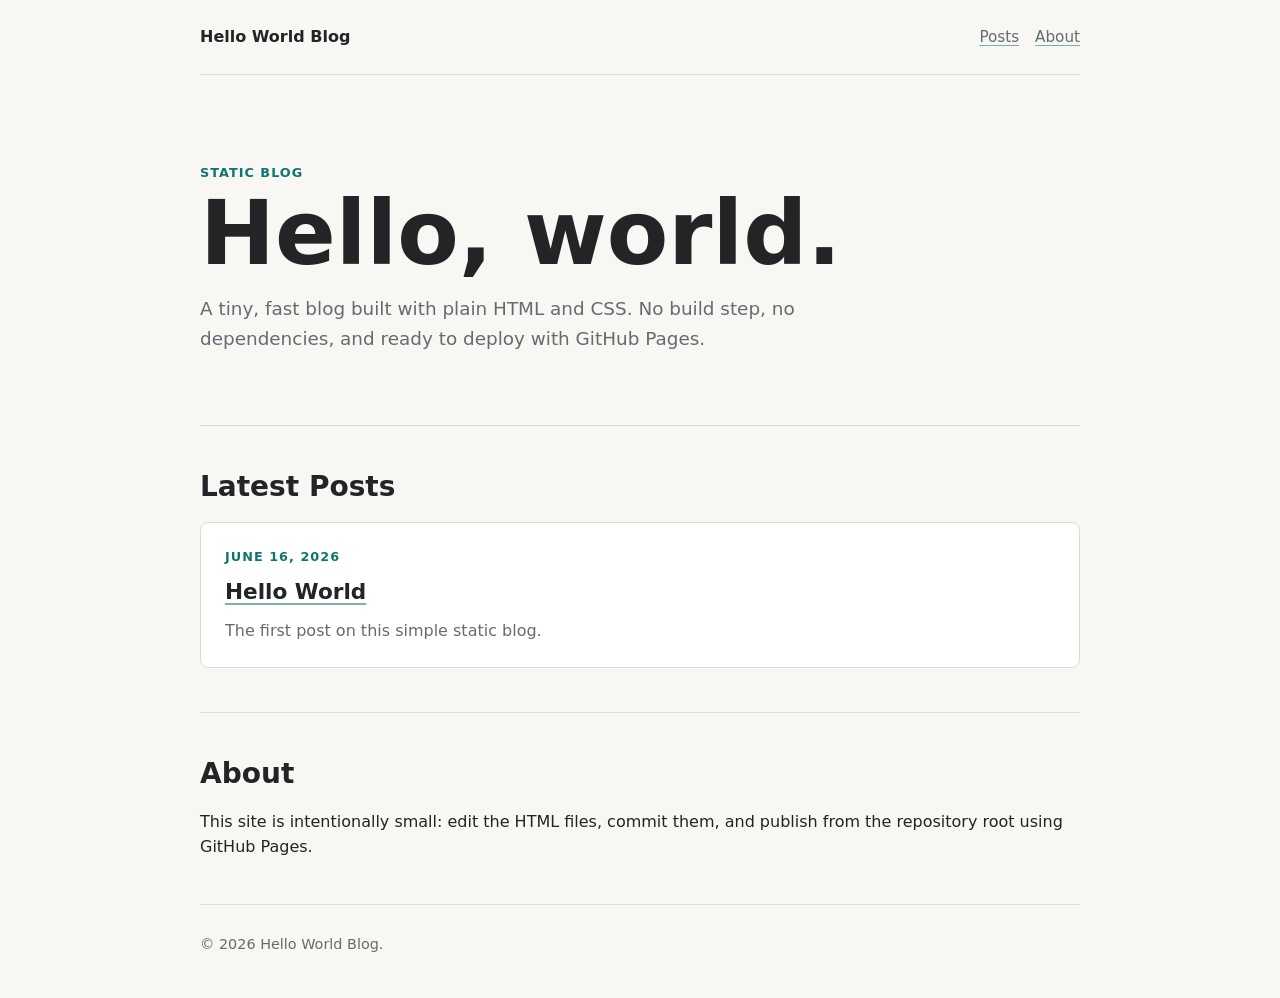
==== index.html @ 9ab97b17 "fist commit" ====
<!doctype html>
<html lang="en">
  <head>
    <meta charset="utf-8">
    <meta name="viewport" content="width=device-width, initial-scale=1">
    <title>Hello World Blog</title>
    <meta
      name="description"
      content="A simple static hello world blog ready for GitHub Pages."
    >
    <link rel="stylesheet" href="styles.css">
  </head>
  <body>
    <header class="site-header">
      <a class="site-title" href="./">Hello World Blog</a>
      <nav aria-label="Main navigation">
        <a href="#posts">Posts</a>
        <a href="#about">About</a>
      </nav>
    </header>

    <main>
      <section class="hero" aria-labelledby="page-title">
        <p class="eyebrow">Static blog</p>
        <h1 id="page-title">Hello, world.</h1>
        <p>
          A tiny, fast blog built with plain HTML and CSS. No build step, no
          dependencies, and ready to deploy with GitHub Pages.
        </p>
      </section>

      <section id="posts" class="section" aria-labelledby="posts-title">
        <h2 id="posts-title">Latest Posts</h2>
        <article class="post-card">
          <p class="post-date">June 16, 2026</p>
          <h3><a href="posts/hello-world.html">Hello World</a></h3>
          <p>
            The first post on this simple static blog.
          </p>
        </article>
      </section>

      <section id="about" class="section" aria-labelledby="about-title">
        <h2 id="about-title">About</h2>
        <p>
          This site is intentionally small: edit the HTML files, commit them,
          and publish from the repository root using GitHub Pages.
        </p>
      </section>
    </main>

    <footer class="site-footer">
      <p>&copy; 2026 Hello World Blog.</p>
    </footer>
  </body>
</html>
---- styles.css ----
:root {
  color-scheme: light;
  --bg: #f8f7f3;
  --surface: #ffffff;
  --text: #222426;
  --muted: #666b70;
  --accent: #0f766e;
  --border: #d9ddd6;
}

* {
  box-sizing: border-box;
}

body {
  margin: 0;
  background: var(--bg);
  color: var(--text);
  font-family:
    Inter, ui-sans-serif, system-ui, -apple-system, BlinkMacSystemFont, "Segoe UI",
    sans-serif;
  line-height: 1.6;
}

a {
  color: inherit;
  text-decoration-color: color-mix(in srgb, var(--accent), transparent 45%);
  text-underline-offset: 0.18em;
}

a:hover {
  color: var(--accent);
}

.site-header,
.site-footer,
main {
  width: min(100% - 32px, 880px);
  margin: 0 auto;
}

.site-header {
  display: flex;
  align-items: center;
  justify-content: space-between;
  gap: 24px;
  padding: 24px 0;
}

.site-title {
  font-weight: 700;
  text-decoration: none;
}

nav {
  display: flex;
  gap: 16px;
  color: var(--muted);
  font-size: 0.95rem;
}

.hero {
  padding: 88px 0 72px;
  border-top: 1px solid var(--border);
  border-bottom: 1px solid var(--border);
}

.eyebrow,
.post-date {
  margin: 0 0 8px;
  color: var(--accent);
  font-size: 0.8rem;
  font-weight: 700;
  letter-spacing: 0.08em;
  text-transform: uppercase;
}

h1,
h2,
h3,
p {
  margin-top: 0;
}

h1 {
  max-width: 720px;
  margin-bottom: 18px;
  font-size: clamp(3rem, 7vw, 5.6rem);
  line-height: 0.95;
}

h2 {
  margin-bottom: 18px;
  font-size: 1.75rem;
  line-height: 1.2;
}

h3 {
  margin-bottom: 8px;
  font-size: 1.35rem;
}

.hero p:last-child {
  max-width: 620px;
  margin-bottom: 0;
  color: var(--muted);
  font-size: 1.15rem;
}

.section {
  padding: 44px 0;
  border-bottom: 1px solid var(--border);
}

.post-card {
  padding: 24px;
  background: var(--surface);
  border: 1px solid var(--border);
  border-radius: 8px;
}

.post-card p:last-child,
.section p:last-child {
  margin-bottom: 0;
}

.post-card p:last-child {
  color: var(--muted);
}

.site-footer {
  padding: 28px 0;
  color: var(--muted);
  font-size: 0.9rem;
}

@media (max-width: 640px) {
  .site-header {
    align-items: flex-start;
    flex-direction: column;
  }

  .hero {
    padding: 56px 0 48px;
  }
}
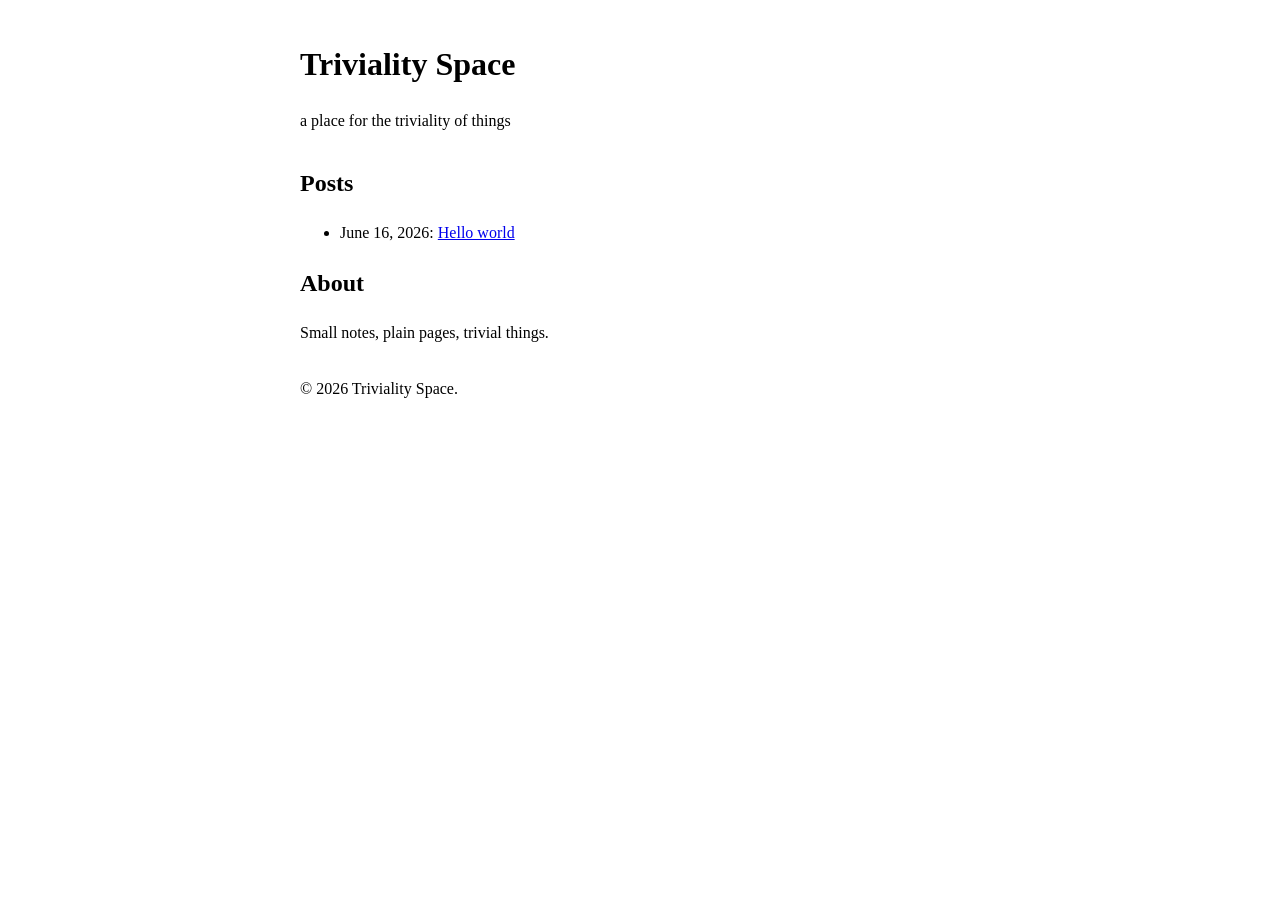
==== commit cd088665: "styling" ====
--- a/index.html
+++ b/index.html
@@ -3,54 +3,36 @@
   <head>
     <meta charset="utf-8">
     <meta name="viewport" content="width=device-width, initial-scale=1">
-    <title>Hello World Blog</title>
+    <title>Triviality Space</title>
     <meta
       name="description"
-      content="A simple static hello world blog ready for GitHub Pages."
+      content="Triviality Space: a place for the triviality of things."
     >
     <link rel="stylesheet" href="styles.css">
   </head>
   <body>
-    <header class="site-header">
-      <a class="site-title" href="./">Hello World Blog</a>
-      <nav aria-label="Main navigation">
-        <a href="#posts">Posts</a>
-        <a href="#about">About</a>
-      </nav>
+    <header>
+      <h1>Triviality Space</h1>
+      <p>a place for the triviality of things</p>
     </header>
 
     <main>
-      <section class="hero" aria-labelledby="page-title">
-        <p class="eyebrow">Static blog</p>
-        <h1 id="page-title">Hello, world.</h1>
-        <p>
-          A tiny, fast blog built with plain HTML and CSS. No build step, no
-          dependencies, and ready to deploy with GitHub Pages.
-        </p>
-      </section>
+      <h2>Posts</h2>
+      <ul>
+        <li>
+          <time datetime="2026-06-16">June 16, 2026</time>:
+          <a href="posts/hello-world.html">Hello world</a>
+        </li>
+      </ul>
 
-      <section id="posts" class="section" aria-labelledby="posts-title">
-        <h2 id="posts-title">Latest Posts</h2>
-        <article class="post-card">
-          <p class="post-date">June 16, 2026</p>
-          <h3><a href="posts/hello-world.html">Hello World</a></h3>
-          <p>
-            The first post on this simple static blog.
-          </p>
-        </article>
-      </section>
-
-      <section id="about" class="section" aria-labelledby="about-title">
-        <h2 id="about-title">About</h2>
-        <p>
-          This site is intentionally small: edit the HTML files, commit them,
-          and publish from the repository root using GitHub Pages.
-        </p>
-      </section>
+      <h2>About</h2>
+      <p>
+        Small notes, plain pages, trivial things.
+      </p>
     </main>
 
-    <footer class="site-footer">
-      <p>&copy; 2026 Hello World Blog.</p>
+    <footer>
+      <p>&copy; 2026 Triviality Space.</p>
     </footer>
   </body>
 </html>
--- a/styles.css
+++ b/styles.css
@@ -1,146 +1,12 @@
-:root {
-  color-scheme: light;
-  --bg: #f8f7f3;
-  --surface: #ffffff;
-  --text: #222426;
-  --muted: #666b70;
-  --accent: #0f766e;
-  --border: #d9ddd6;
+body {
+  max-width: 680px;
+  margin: 40px auto;
+  padding: 0 16px;
+  font-family: serif;
+  line-height: 1.5;
 }
 
-* {
-  box-sizing: border-box;
+header,
+footer {
+  margin: 32px 0;
 }
-
-body {
-  margin: 0;
-  background: var(--bg);
-  color: var(--text);
-  font-family:
-    Inter, ui-sans-serif, system-ui, -apple-system, BlinkMacSystemFont, "Segoe UI",
-    sans-serif;
-  line-height: 1.6;
-}
-
-a {
-  color: inherit;
-  text-decoration-color: color-mix(in srgb, var(--accent), transparent 45%);
-  text-underline-offset: 0.18em;
-}
-
-a:hover {
-  color: var(--accent);
-}
-
-.site-header,
-.site-footer,
-main {
-  width: min(100% - 32px, 880px);
-  margin: 0 auto;
-}
-
-.site-header {
-  display: flex;
-  align-items: center;
-  justify-content: space-between;
-  gap: 24px;
-  padding: 24px 0;
-}
-
-.site-title {
-  font-weight: 700;
-  text-decoration: none;
-}
-
-nav {
-  display: flex;
-  gap: 16px;
-  color: var(--muted);
-  font-size: 0.95rem;
-}
-
-.hero {
-  padding: 88px 0 72px;
-  border-top: 1px solid var(--border);
-  border-bottom: 1px solid var(--border);
-}
-
-.eyebrow,
-.post-date {
-  margin: 0 0 8px;
-  color: var(--accent);
-  font-size: 0.8rem;
-  font-weight: 700;
-  letter-spacing: 0.08em;
-  text-transform: uppercase;
-}
-
-h1,
-h2,
-h3,
-p {
-  margin-top: 0;
-}
-
-h1 {
-  max-width: 720px;
-  margin-bottom: 18px;
-  font-size: clamp(3rem, 7vw, 5.6rem);
-  line-height: 0.95;
-}
-
-h2 {
-  margin-bottom: 18px;
-  font-size: 1.75rem;
-  line-height: 1.2;
-}
-
-h3 {
-  margin-bottom: 8px;
-  font-size: 1.35rem;
-}
-
-.hero p:last-child {
-  max-width: 620px;
-  margin-bottom: 0;
-  color: var(--muted);
-  font-size: 1.15rem;
-}
-
-.section {
-  padding: 44px 0;
-  border-bottom: 1px solid var(--border);
-}
-
-.post-card {
-  padding: 24px;
-  background: var(--surface);
-  border: 1px solid var(--border);
-  border-radius: 8px;
-}
-
-.post-card p:last-child,
-.section p:last-child {
-  margin-bottom: 0;
-}
-
-.post-card p:last-child {
-  color: var(--muted);
-}
-
-.site-footer {
-  padding: 28px 0;
-  color: var(--muted);
-  font-size: 0.9rem;
-}
-
-@media (max-width: 640px) {
-  .site-header {
-    align-items: flex-start;
-    flex-direction: column;
-  }
-
-  .hero {
-    padding: 56px 0 48px;
-  }
-}
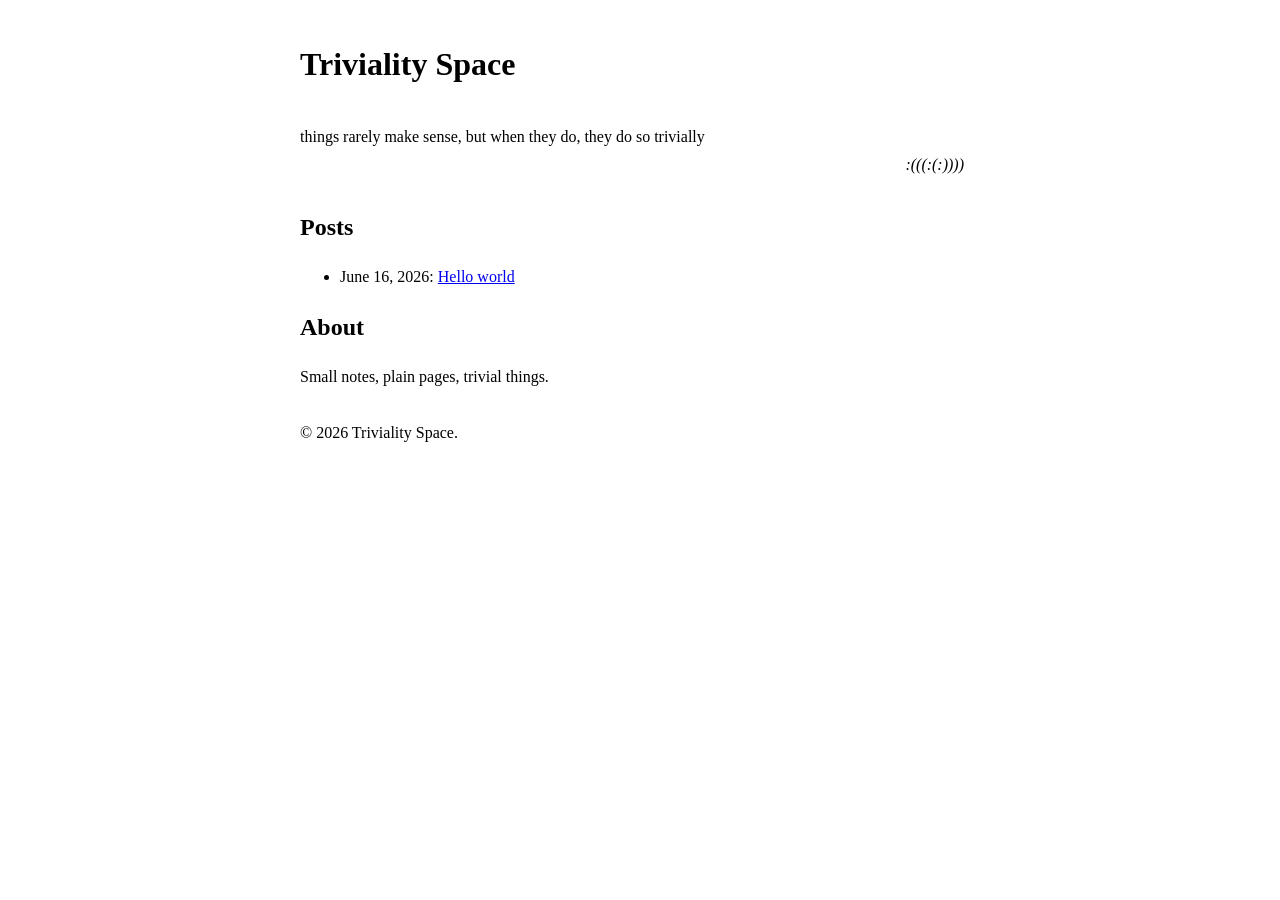
==== commit 3e98f534: "clarify" ====
--- a/index.html
+++ b/index.html
@@ -6,14 +6,17 @@
     <title>Triviality Space</title>
     <meta
       name="description"
-      content="Triviality Space: a place for the triviality of things."
+      content="Things rarely make sense, but when they do, they do so trivially."
     >
     <link rel="stylesheet" href="styles.css">
   </head>
   <body>
     <header>
       <h1>Triviality Space</h1>
-      <p>a place for the triviality of things</p>
+      <blockquote class="site-quote">
+        <p>things rarely make sense, but when they do, they do so trivially</p>
+        <footer class="site-quote-author"><cite>:(((:(:))))</cite></footer>
+      </blockquote>
     </header>
 
     <main>
--- a/styles.css
+++ b/styles.css
@@ -10,3 +10,18 @@
 footer {
   margin: 32px 0;
 }
+
+.site-quote {
+  display: grid;
+  margin: 0;
+}
+
+.site-quote p {
+  margin-bottom: 4px;
+}
+
+.site-quote-author {
+  justify-self: end;
+  margin: 0 1rem 0 0;
+  font-style: italic;
+}
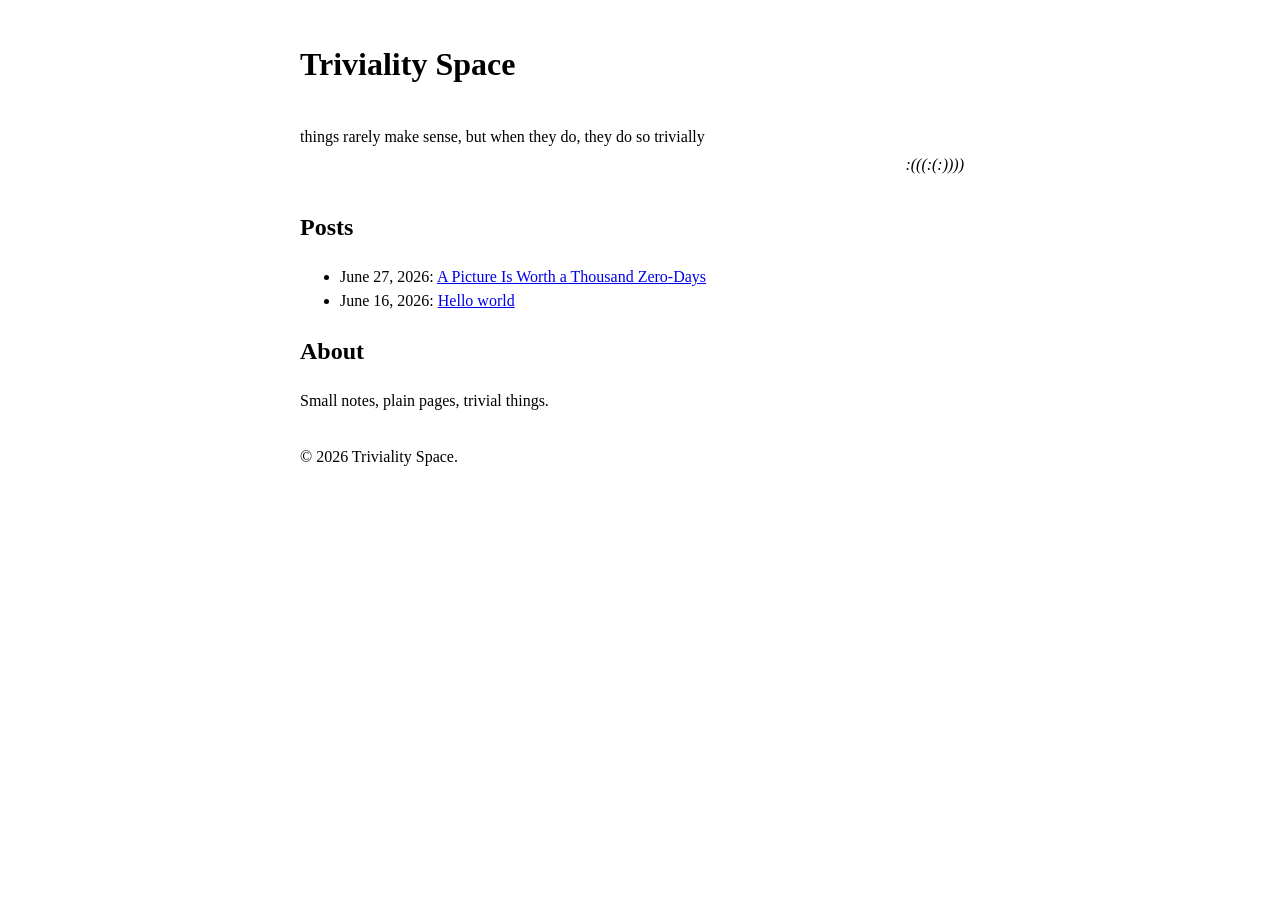
==== commit eb7340d1: "first post" ====
--- a/index.html
+++ b/index.html
@@ -23,8 +23,12 @@
       <h2>Posts</h2>
       <ul>
         <li>
+          <time datetime="2026-06-27">June 27, 2026</time>:
+          <a href="posts/260627-a-picture-is-worth-a-thousand-zero-days.html">A Picture Is Worth a Thousand Zero-Days</a>
+        </li>
+        <li>
           <time datetime="2026-06-16">June 16, 2026</time>:
-          <a href="posts/hello-world.html">Hello world</a>
+          <a href="posts/260616-hello-world.html">Hello world</a>
         </li>
       </ul>
 
